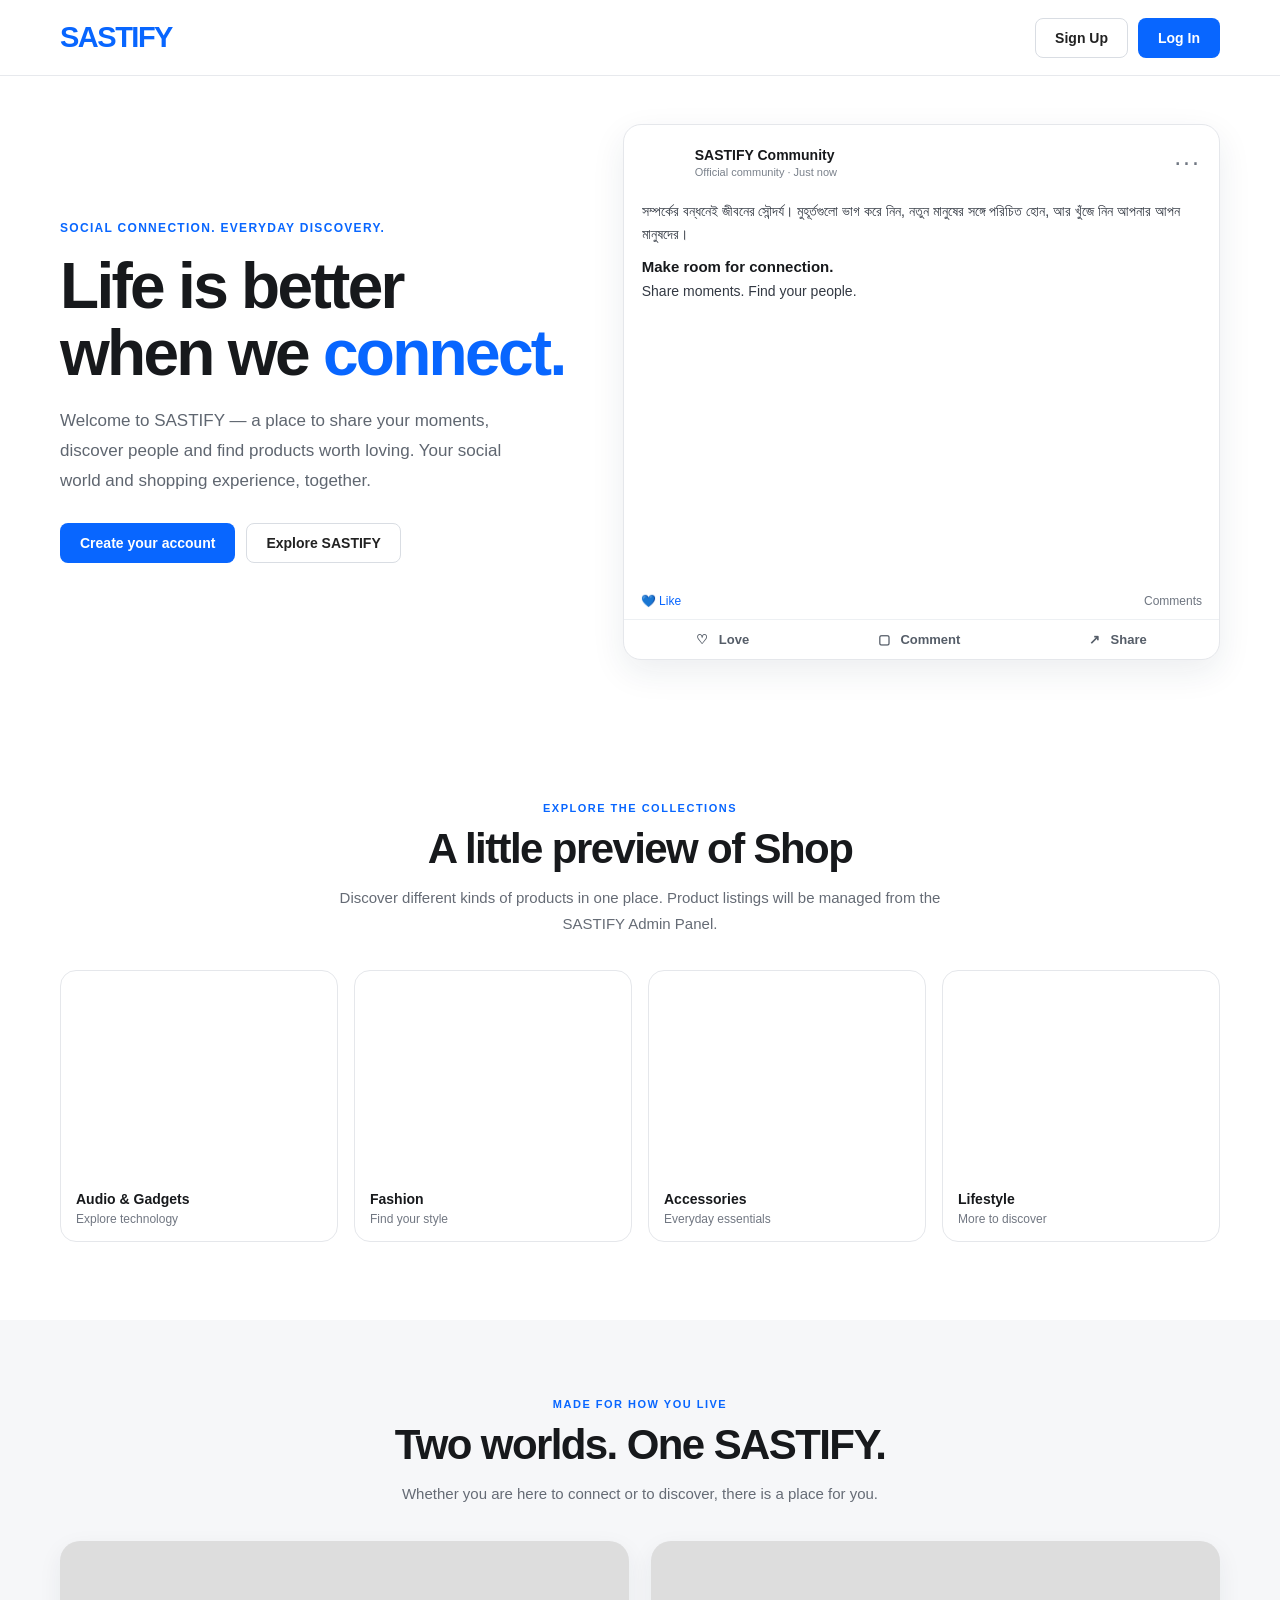
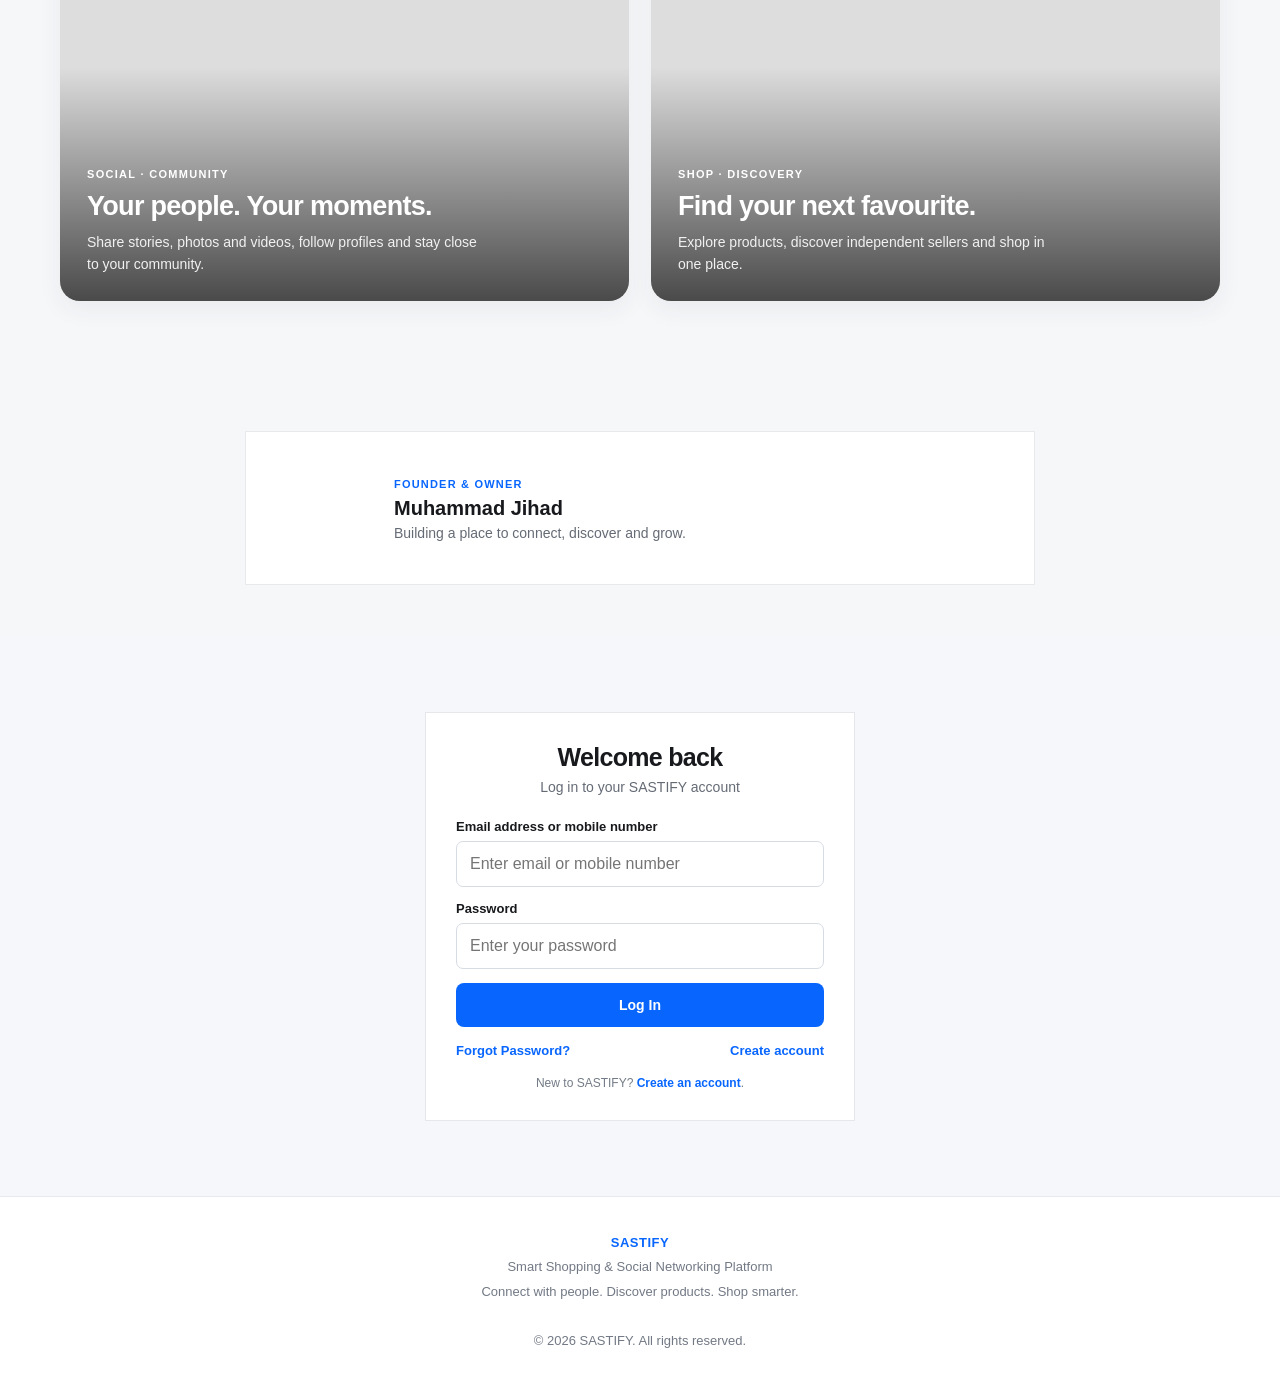
==== index.html @ 65fa027b "Apply admin-managed logo and favicon settings" ====
<!doctype html>
<html lang="en">
<head>
<meta charset="utf-8"><meta name="viewport" content="width=device-width,initial-scale=1">
<meta name="theme-color" content="#ffffff"><meta name="color-scheme" content="light"><meta name="description" content="SASTIFY — Smart Shopping & Social Networking Platform. Connect with people, discover products and shop smarter.">
<meta property="og:title" content="SASTIFY — Social & Shop"><meta property="og:description" content="Connect with people. Discover products. Shop smarter."><meta property="og:type" content="website"><meta property="og:url" content="https://sastify.pages.dev/"><meta property="og:image" content="https://images.unsplash.com/photo-1529156069898-49953e39b3ac?auto=format&fit=crop&w=1400&q=85"><meta name="twitter:card" content="summary_large_image"><meta name="twitter:title" content="SASTIFY | Social & Shop"><meta name="twitter:description" content="Connect with people. Discover products. Shop smarter."><meta name="twitter:image" content="https://images.unsplash.com/photo-1529156069898-49953e39b3ac?auto=format&fit=crop&w=1400&q=85"><link rel="icon" type="image/svg+xml" href="/favicon.svg?v=2"><link rel="shortcut icon" href="/favicon.svg?v=2"><link rel="apple-touch-icon" href="/favicon.svg?v=2">
<link rel="canonical" href="https://sastify.pages.dev/"><link rel="manifest" href="/manifest.webmanifest"><title>SASTIFY | Social & Shop</title>
<style>
:focus-visible{outline:3px solid #0866ff;outline-offset:3px}.skip-link{position:absolute;left:12px;top:-60px;background:#0866ff;color:#fff;padding:10px 14px;border-radius:7px;z-index:200}.skip-link:focus{top:10px}
:root{--blue:#0866ff;--ink:#17191c;--muted:#656b75;--line:#e7e9ed;--soft:#f6f7f9}
*{box-sizing:border-box}html{scroll-behavior:smooth}body{margin:0;color:var(--ink);background:#fff;font-family:Inter,-apple-system,BlinkMacSystemFont,"Segoe UI",Arial,sans-serif}button,input{font:inherit}button{cursor:pointer}a{text-decoration:none;color:inherit}
.wrap{width:min(1160px,calc(100% - 48px));margin:auto}.topbar{height:76px;border-bottom:1px solid var(--line);background:#fff;position:sticky;top:0;z-index:30}.nav{height:100%;width:min(1160px,calc(100% - 48px));margin:auto;display:flex;align-items:center;justify-content:space-between}
.brand{display:flex;align-items:center;gap:0;font-size:29px;font-weight:900;letter-spacing:-1.5px;color:#0866ff;line-height:1}.brand-symbol{display:none}.hero h1{white-space:pre-line}.nav-actions{display:flex;gap:10px}.btn{border:1px solid transparent;border-radius:8px;padding:11px 19px;font-weight:700;font-size:14px;transition:background .18s,border-color .18s,transform .18s}.btn:hover{transform:translateY(-1px)}.primary{background:var(--blue);color:#fff}.primary:hover{background:#0759dc}.outline{background:#fff;border-color:#d9dde3;color:#222}.outline:hover{background:#f6f7f9}
.hero{padding:48px 0 64px}.hero-grid{display:grid;grid-template-columns:.92fr 1.08fr;gap:54px;align-items:center}.eyebrow{font-size:12px;font-weight:800;letter-spacing:1.3px;color:#0866ff;text-transform:uppercase}.hero h1{font-size:clamp(42px,5vw,64px);line-height:1.04;letter-spacing:-2.7px;margin:18px 0 20px;font-weight:780}.hero h1 span{color:var(--blue)}.lead{max-width:480px;color:#5f6670;font-size:17px;line-height:1.75;margin:0}.hero-actions{display:flex;gap:11px;margin-top:27px;flex-wrap:wrap}.hero-photo{height:450px;position:relative;border-radius:4px;overflow:hidden;background:#dce4ef}.hero-photo img{width:100%;height:100%;object-fit:cover;display:block}.photo-note{position:absolute;left:18px;bottom:18px;background:#fff;padding:14px 17px;min-width:220px;box-shadow:0 5px 22px #0002}.photo-note b{display:block;font-size:14px}.photo-note span{display:block;font-size:12px;color:#69717d;margin-top:4px}
.hero-post{align-self:center;background:#fff;border:1px solid #e5e7eb;border-radius:18px;overflow:hidden;box-shadow:0 12px 34px #182b4515}.post-head{display:flex;align-items:center;gap:11px;padding:16px 18px 10px}.post-head>img{width:42px;height:42px;border-radius:50%;object-fit:cover}.post-author{display:flex;flex-direction:column;gap:3px;min-width:0}.post-author b{font-size:14px}.post-author span{font-size:11px;color:#7a818b}.post-menu{margin-left:auto;font-size:25px;letter-spacing:2px;color:#707782;line-height:1}.post-caption{padding:7px 18px 15px;font-size:14px;line-height:1.65;color:#333943}.post-caption p{margin:0}.post-caption .post-bangla{margin-bottom:9px;color:#303640}.post-caption strong{font-size:15px;color:#17191c}.post-image{display:block;width:100%;height:265px;object-fit:cover}.post-stats{display:flex;justify-content:space-between;padding:11px 17px;color:#6e7580;font-size:12px;border-bottom:1px solid #edf0f3}.post-stats>span:first-child{color:#0866ff}.post-actions{display:flex;justify-content:space-around;padding:12px 8px;color:#555d68;font-size:13px;font-weight:650}.post-actions span{white-space:nowrap}
.trustline{border-top:1px solid var(--line);border-bottom:1px solid var(--line);padding:19px 0;color:#616873;font-size:13px}.trustline .wrap{display:flex;justify-content:center;gap:38px;flex-wrap:wrap}.trustline strong{color:#252a32;font-weight:750}
.section{padding:78px 0}.section.soft{background:var(--soft)}.section-head{max-width:660px;margin:0 auto 34px;text-align:center}.kicker{color:var(--blue);font-size:11px;letter-spacing:1.5px;font-weight:850;text-transform:uppercase}.section-head h2{font-size:clamp(30px,4vw,42px);letter-spacing:-1.6px;margin:11px 0 12px}.section-head p{color:var(--muted);line-height:1.7;margin:0;font-size:15px}
.feature-grid{display:grid;grid-template-columns:repeat(3,1fr);gap:28px}.feature{padding:24px 0;border-top:1px solid #dfe3e8}.feature-icon{width:38px;height:38px;border:1px solid #dce7ff;color:var(--blue);border-radius:9px;display:grid;place-items:center}.feature-icon svg{width:20px;height:20px;stroke:currentColor;fill:none;stroke-width:1.8;stroke-linecap:round;stroke-linejoin:round}.feature h3{font-size:18px;margin:17px 0 8px}.feature p{font-size:14px;color:var(--muted);line-height:1.7;margin:0}
.experience-grid{display:grid;grid-template-columns:1fr 1fr;gap:22px}.experience{position:relative;height:360px;overflow:hidden;background:#ddd}.experience img{width:100%;height:100%;object-fit:cover;display:block;transition:transform .7s}.experience:hover img{transform:scale(1.035)}.experience:after{content:"";position:absolute;inset:35% 0 0;background:linear-gradient(transparent,#000a)}.experience-copy{position:absolute;z-index:2;left:27px;right:25px;bottom:25px;color:#fff}.experience-copy small{font-size:11px;letter-spacing:1.3px;font-weight:800}.experience-copy h3{font-size:27px;letter-spacing:-.7px;margin:9px 0}.experience-copy p{font-size:14px;line-height:1.6;color:#f1f1f1;max-width:390px;margin:0}
.product-grid{display:grid;grid-template-columns:repeat(4,1fr);gap:16px}.product{border:1px solid #e5e7eb;background:#fff;transition:box-shadow .2s,transform .2s}.product:hover{transform:translateY(-3px);box-shadow:0 9px 24px #17203312}.product img{width:100%;height:205px;object-fit:cover;display:block;background:#f0f1f3}.product-info{padding:15px}.product-info b{display:block;font-size:14px}.product-info span{display:block;color:#717782;font-size:12px;margin-top:5px}
.founder{max-width:790px;margin:auto;display:flex;align-items:center;gap:20px;padding:24px;border:1px solid var(--line);background:#fff}.founder img{width:96px;height:104px;flex:none;object-fit:cover;object-position:center 28%;background:#e8edf5;padding:3px;border:0;outline:0;box-shadow:0 6px 18px #17203324;clip-path:polygon(50% 0%,91% 24%,91% 76%,50% 100%,9% 76%,9% 24%);}.founder small{font-size:11px;color:var(--blue);font-weight:850;letter-spacing:1.2px}.founder h3{font-size:20px;margin:5px 0}.founder p{font-size:14px;color:var(--muted);margin:0}
.login-section{padding:75px 20px;background:#f5f7fa}.loginbox{width:min(430px,100%);margin:auto;background:#fff;border:1px solid #e5e7eb;padding:30px}.loginbox h2{text-align:center;margin:0 0 7px;font-size:25px;letter-spacing:-.7px}.loginbox>p{text-align:center;color:var(--muted);font-size:14px;margin:0 0 24px}.field{margin:14px 0}.field label{display:block;font-size:13px;font-weight:700;margin-bottom:7px}.field input{width:100%;padding:13px;border:1px solid #d7dce3;border-radius:7px;outline:none}.field input:focus{border-color:var(--blue);box-shadow:0 0 0 2px #0866ff18}.loginbox .btn{width:100%;padding:13px}.login-links{display:flex;justify-content:space-between;margin-top:16px}.login-links button{background:none;border:0;padding:0;color:var(--blue);font-size:13px;font-weight:650}
footer{padding:34px 20px;text-align:center;color:#727985;font-size:13px;line-height:1.9;border-top:1px solid var(--line)}footer b{color:#0866ff;letter-spacing:.5px}
.loader{position:fixed;inset:0;z-index:100;background:#fff;display:grid;place-items:center;transition:opacity .35s,visibility .35s}.loader.hide{opacity:0;visibility:hidden}.loader-inner{text-align:center;color:#0866ff;font-weight:850;font-size:23px;letter-spacing:1px}.loader-mark{width:76px;height:76px;margin:0 auto 12px;display:grid;place-items:center;animation:loaderPulse 1.35s ease-in-out infinite}.loader-mark img{width:100%;height:100%;object-fit:contain;display:block}
@keyframes loaderPulse{0%,100%{transform:scale(.94);opacity:.88}50%{transform:scale(1.04);opacity:1}}@keyframes markIn{from{opacity:0;transform:scale(.7) rotate(-12deg)}to{opacity:1;transform:scale(1) rotate(0)}}@media(prefers-reduced-motion:reduce){*,*::before,*::after{animation-duration:.01ms!important;transition-duration:.01ms!important;scroll-behavior:auto!important}}
/* Consistent premium photo frames */
.hero-photo{border-radius:24px;overflow:hidden;box-shadow:0 12px 34px #182b4518}
.hero-photo img{border-radius:24px}
.experience{border-radius:20px;overflow:hidden;box-shadow:0 8px 24px #182b4510}
.experience img{border-radius:20px}
.product{border-radius:16px;overflow:hidden}
.product img{border-radius:15px 15px 0 0}
.founder img{width:104px;height:104px;flex:none;object-fit:cover;object-position:center 28%;background:#e8edf5;padding:4px;border:1px solid #dce4ef;border-radius:50%;clip-path:none;box-shadow:0 4px 14px #17203318}
@media(max-width:600px){.founder img{width:76px;height:76px;border-radius:50%;clip-path:none}}
@media(max-width:850px){.hero-grid{grid-template-columns:1fr;gap:30px}.hero-photo{height:390px}.hero-post{width:100%;max-width:600px;margin:auto}.feature-grid{grid-template-columns:1fr 1fr}.product-grid{grid-template-columns:repeat(2,1fr)}}
@media(max-width:600px){.post-image{height:220px}.post-head{padding:14px 14px 8px}.post-caption{padding:7px 14px 13px;font-size:13px}.post-actions{font-size:12px}.wrap,.nav{width:calc(100% - 32px)}.topbar{height:66px}.brand{font-size:22px}.nav-actions{gap:7px}.btn{padding:10px 13px;font-size:13px}.hero{padding:35px 0 44px}.hero h1{letter-spacing:-1.8px}.lead{font-size:15px}.hero-photo{height:300px}.photo-note{left:12px;bottom:12px}.trustline .wrap{gap:12px 22px}.section{padding:56px 0}.feature-grid{grid-template-columns:1fr;gap:10px}.experience-grid{grid-template-columns:1fr;gap:15px}.experience{height:300px}.product-grid{gap:10px}.product img{height:150px}.product-info{padding:12px}.founder{margin:0 16px;padding:18px;align-items:flex-start}.founder img{width:76px;height:84px}.loginbox{padding:24px 19px}}
</style>
</head>
<body>
<a class="skip-link" href="#main-content">Skip to content</a>
<div class="loader" id="loader"><div class="loader-inner"><div class="loader-mark"><img src="/favicon.svg?v=2" alt="SASTIFY logo" width="76" height="76"></div>SASTIFY</div></div>
<header class="topbar"><nav class="nav" aria-label="Main navigation"><a class="brand" href="/" aria-label="SASTIFY home"><span data-editable-text="brand-name">SASTIFY</span></a><div class="nav-actions"><a class="btn outline" href="/signup.html">Sign Up</a><a class="btn primary" href="/login.html">Log In</a></div></nav></header>
<main id="main-content">
<section class="hero" id="home"><div class="wrap hero-grid"><div><div class="eyebrow" data-editable-text="hero-eyebrow">SOCIAL CONNECTION. EVERYDAY DISCOVERY.</div><h1 data-editable-text="hero-title">Life is better<br>when we <span>connect.</span></h1><p class="lead" data-editable-text="hero-description">Welcome to SASTIFY — a place to share your moments, discover people and find products worth loving. Your social world and shopping experience, together.</p><div class="hero-actions"><a class="btn primary" href="/signup.html">Create your account</a><a class="btn outline" href="/login.html">Explore SASTIFY</a></div></div><article class="hero-post" id="social-preview"><div class="post-head"><img data-editable-image="community-avatar" src="https://images.unsplash.com/photo-1647018155656-131521b39369?auto=format&fit=crop&w=200&q=85" alt="SASTIFY community profile" width="42" height="42" loading="lazy" decoding="async"><div class="post-author"><b data-editable-text="community-name">SASTIFY Community</b><span data-editable-text="community-meta">Official community · Just now</span></div><span class="post-menu" aria-hidden="true">···</span></div><div class="post-caption"><p class="post-bangla" lang="bn" data-editable-text="community-caption-bn">সম্পর্কের বন্ধনেই জীবনের সৌন্দর্য। মুহূর্তগুলো ভাগ করে নিন, নতুন মানুষের সঙ্গে পরিচিত হোন, আর খুঁজে নিন আপনার আপন মানুষদের।</p><p data-editable-text="community-caption-en"><strong>Make room for connection.</strong><br>Share moments. Find your people.</p></div><img class="post-image" data-editable-image="community-post-image" src="https://images.unsplash.com/photo-1529156069898-49953e39b3ac?auto=format&fit=crop&w=1400&q=85" alt="Friends spending time together outdoors" width="1400" height="900" fetchpriority="high" decoding="async"><div class="post-stats"><span>💙 <span>Like</span></span><span>Comments</span></div><div class="post-actions"><span>♡ &nbsp; Love</span><span>▢ &nbsp; Comment</span><span>↗ &nbsp; Share</span></div></article></div></section>
<section class="section" id="shop-preview"><div class="wrap"><div class="section-head"><div class="kicker" data-editable-text="shop-kicker">Explore the collections</div><h2>A little preview of Shop</h2><p>Discover different kinds of products in one place. Product listings will be managed from the SASTIFY Admin Panel.</p></div><div class="product-grid">
<article class="product"><img data-editable-image="shop-audio-image" loading="lazy" decoding="async" src="https://images.unsplash.com/photo-1505740420928-5e560c06d30e?auto=format&fit=crop&w=700&q=85" alt="Wireless headphones"><div class="product-info"><b>Audio &amp; Gadgets</b><span>Explore technology</span></div></article>
<article class="product"><img data-editable-image="shop-fashion-image" loading="lazy" decoding="async" src="https://images.unsplash.com/photo-1529139574466-a303027c1d8b?auto=format&fit=crop&w=700&q=85" alt="Contemporary fashion"><div class="product-info"><b>Fashion</b><span>Find your style</span></div></article>
<article class="product"><img data-editable-image="shop-accessories-image" loading="lazy" decoding="async" src="https://images.unsplash.com/photo-1523275335684-37898b6baf30?auto=format&fit=crop&w=700&q=85" alt="Minimal wristwatch"><div class="product-info"><b>Accessories</b><span>Everyday essentials</span></div></article>
<article class="product"><img data-editable-image="shop-lifestyle-image" loading="lazy" decoding="async" src="https://images.unsplash.com/photo-1553062407-98eeb64c6a62?auto=format&fit=crop&w=700&q=85" alt="Travel backpack"><div class="product-info"><b>Lifestyle</b><span>More to discover</span></div></article>
</div></div></section>

<section class="section soft" id="experiences"><div class="wrap"><div class="section-head"><div class="kicker">Made for how you live</div><h2>Two worlds. One SASTIFY.</h2><p>Whether you are here to connect or to discover, there is a place for you.</p></div><div class="experience-grid">
<article class="experience"><img data-editable-image="social-banner-image" loading="lazy" decoding="async" src="https://images.unsplash.com/photo-1521737711867-e3b97375f902?auto=format&fit=crop&w=1000&q=85" alt="People collaborating and connecting"><div class="experience-copy"><small>SOCIAL · COMMUNITY</small><h3>Your people. Your moments.</h3><p>Share stories, photos and videos, follow profiles and stay close to your community.</p></div></article>
<article class="experience"><img data-editable-image="shop-banner-image" loading="lazy" decoding="async" src="https://images.unsplash.com/photo-1441986300917-64674bd600d8?auto=format&fit=crop&w=1000&q=85" alt="Modern retail store with clothing displays"><div class="experience-copy"><small>SHOP · DISCOVERY</small><h3>Find your next favourite.</h3><p>Explore products, discover independent sellers and shop in one place.</p></div></article>
</div></div></section>
<section class="section soft" style="padding-top:52px;padding-bottom:52px"><div class="founder" id="about"><img data-editable-image="founder-photo" src="https://images.unsplash.com/photo-1647018155656-131521b39369?auto=format&fit=crop&w=800&q=85" alt="Founder portrait placeholder"><div><small data-editable-text="founder-role">FOUNDER &amp; OWNER</small><h3 data-editable-text="founder-name">Muhammad Jihad</h3><p data-editable-text="founder-bio">Building a place to connect, discover and grow.</p></div></div></section>
<section class="login-section" id="login"><div class="loginbox"><h2>Welcome back</h2><p>Log in to your SASTIFY account</p><form id="loginForm"><div class="field"><label for="identity">Email address or mobile number</label><input id="identity" type="text" inputmode="email" autocomplete="username" placeholder="Enter email or mobile number" required></div><div class="field"><label for="password">Password</label><input id="password" type="password" autocomplete="current-password" placeholder="Enter your password" required></div><button class="btn primary" type="submit">Log In</button></form><div class="login-links"><button id="forgot" type="button">Forgot Password?</button><a href="/signup.html" style="color:var(--blue);font-size:13px;font-weight:650">Create account</a></div><p style="text-align:center;color:#737b86;font-size:12px;margin:18px 0 0">New to SASTIFY? <a href="/signup.html" style="color:var(--blue);font-weight:700">Create an account</a>.</p></div></section>
</main>
<footer><b>SASTIFY</b><br>Smart Shopping &amp; Social Networking Platform<br>Connect with people. Discover products. Shop smarter.<br><br>© 2026 SASTIFY. All rights reserved.</footer>
<script>
const SUPABASE_URL='https://eepluqdmtvsvhqxcvtll.supabase.co';const SUPABASE_KEY=String.fromCharCode(115,98,95,112,117,98,108,105,115,104,97,98,108,101,95,73,121,78,84,55,111,88,56,102,106,68,48,101,106,109,88,115,87,78,57,121,65,95,48,57,104,66,70,107,98,77);
window.addEventListener('load',()=>setTimeout(()=>document.getElementById('loader').classList.add('hide'),650));
document.querySelectorAll('[data-editable-image]').forEach(img=>img.addEventListener('error',()=>{img.style.visibility='hidden';img.setAttribute('aria-label','Image unavailable');}));
const loginForm=document.getElementById('loginForm');const loginButton=loginForm.querySelector('button[type="submit"]');
loginForm.addEventListener('submit',async e=>{e.preventDefault();loginButton.disabled=true;loginButton.textContent='Logging in…';try{const response=await fetch(SUPABASE_URL+'/auth/v1/token?grant_type=password',{method:'POST',headers:{'Content-Type':'application/json','apikey':SUPABASE_KEY},body:JSON.stringify((()=>{const identity=document.getElementById('identity').value.trim();const isEmail=/^[^\s@]+@[^\s@]+\.[^\s@]+$/.test(identity);let phone=identity.replace(/[\s()-]/g,'');if(/^01[3-9]\d{8}$/.test(phone))phone='+88'+phone;else if(/^8801[3-9]\d{8}$/.test(phone))phone='+'+phone;return {...(isEmail?{email:identity}:{phone}),password:document.getElementById('password').value};})())});const data=await response.json();if(!response.ok)throw new Error(data.msg||data.message||data.error_description||'Login failed. Check your email and password.');localStorage.setItem('sastify_session',JSON.stringify(data));alert('Login successful!');}catch(error){alert(error.message||'Network error. Please try again.');}finally{loginButton.disabled=false;loginButton.textContent='Log In';}});
document.getElementById('forgot').addEventListener('click',async()=>{const email=document.getElementById('identity').value.trim();if(!email){alert('Please enter your email address first.');return;}try{const response=await fetch(SUPABASE_URL+'/auth/v1/recover',{method:'POST',headers:{'Content-Type':'application/json','apikey':SUPABASE_KEY},body:JSON.stringify({email})});if(!response.ok)throw new Error('Could not send recovery email.');alert('If this email is registered, a password reset link has been sent.');}catch(error){alert(error.message||'Network error. Please try again.');}});
</script>

<script>
(async()=>{
 const endpoint='https://eepluqdmtvsvhqxcvtll.supabase.co/rest/v1/rpc/get_published_welcome';
 const key=String.fromCharCode(115,98,95,112,117,98,108,105,115,104,97,98,108,101,95,73,121,78,84,55,111,88,56,102,106,68,48,101,106,109,88,115,87,78,57,121,65,95,48,57,104,66,70,107,98,77);
 try{
  const response=await fetch(endpoint,{method:'POST',headers:{apikey:key,'Content-Type':'application/json'}});
  if(!response.ok)return;
  const data=await response.json();if(!data||typeof data!=='object')return;
  document.querySelectorAll('[data-editable-text]').forEach(el=>{const v=data[el.dataset.editableText];if(typeof v==='string'&&v.trim().length){el.textContent=v;}});
  document.querySelectorAll('img[data-editable-image]').forEach(el=>{const v=data[el.dataset.editableImage];if(typeof v==='string'&&/^https:\/\//i.test(v))el.src=v;});
  const validImageUrl=v=>typeof v==='string'&&/^https:\/\//i.test(v);
  if(validImageUrl(data['loader-logo'])){const mark=document.querySelector('.loader-mark img');if(mark)mark.src=data['loader-logo'];}
  if(validImageUrl(data['favicon-logo'])){document.querySelectorAll('link[rel="icon"],link[rel="shortcut icon"],link[rel="apple-touch-icon"]').forEach(link=>link.href=data['favicon-logo']);}
  if(validImageUrl(data['site-logo'])){document.querySelectorAll('.nav .brand').forEach(brand=>{brand.innerHTML='';const img=document.createElement('img');img.src=data['site-logo'];img.alt='SASTIFY';img.style.cssText='display:block;max-height:42px;max-width:190px;object-fit:contain';brand.appendChild(img);});}


  const vis=data.visibility||{};
  Object.entries(vis).forEach(([id,visible])=>{if(['shop-preview','experiences','about'].includes(id)){const el=document.getElementById(id);if(el)el.hidden=visible===false;}});
  if(typeof data['brand-name']==='string'){document.title=data['brand-name']+' | Social & Shop';}
 }catch(e){/* Keep the built-in welcome page if CMS is unavailable. */}
})();
</script>
</body></html>
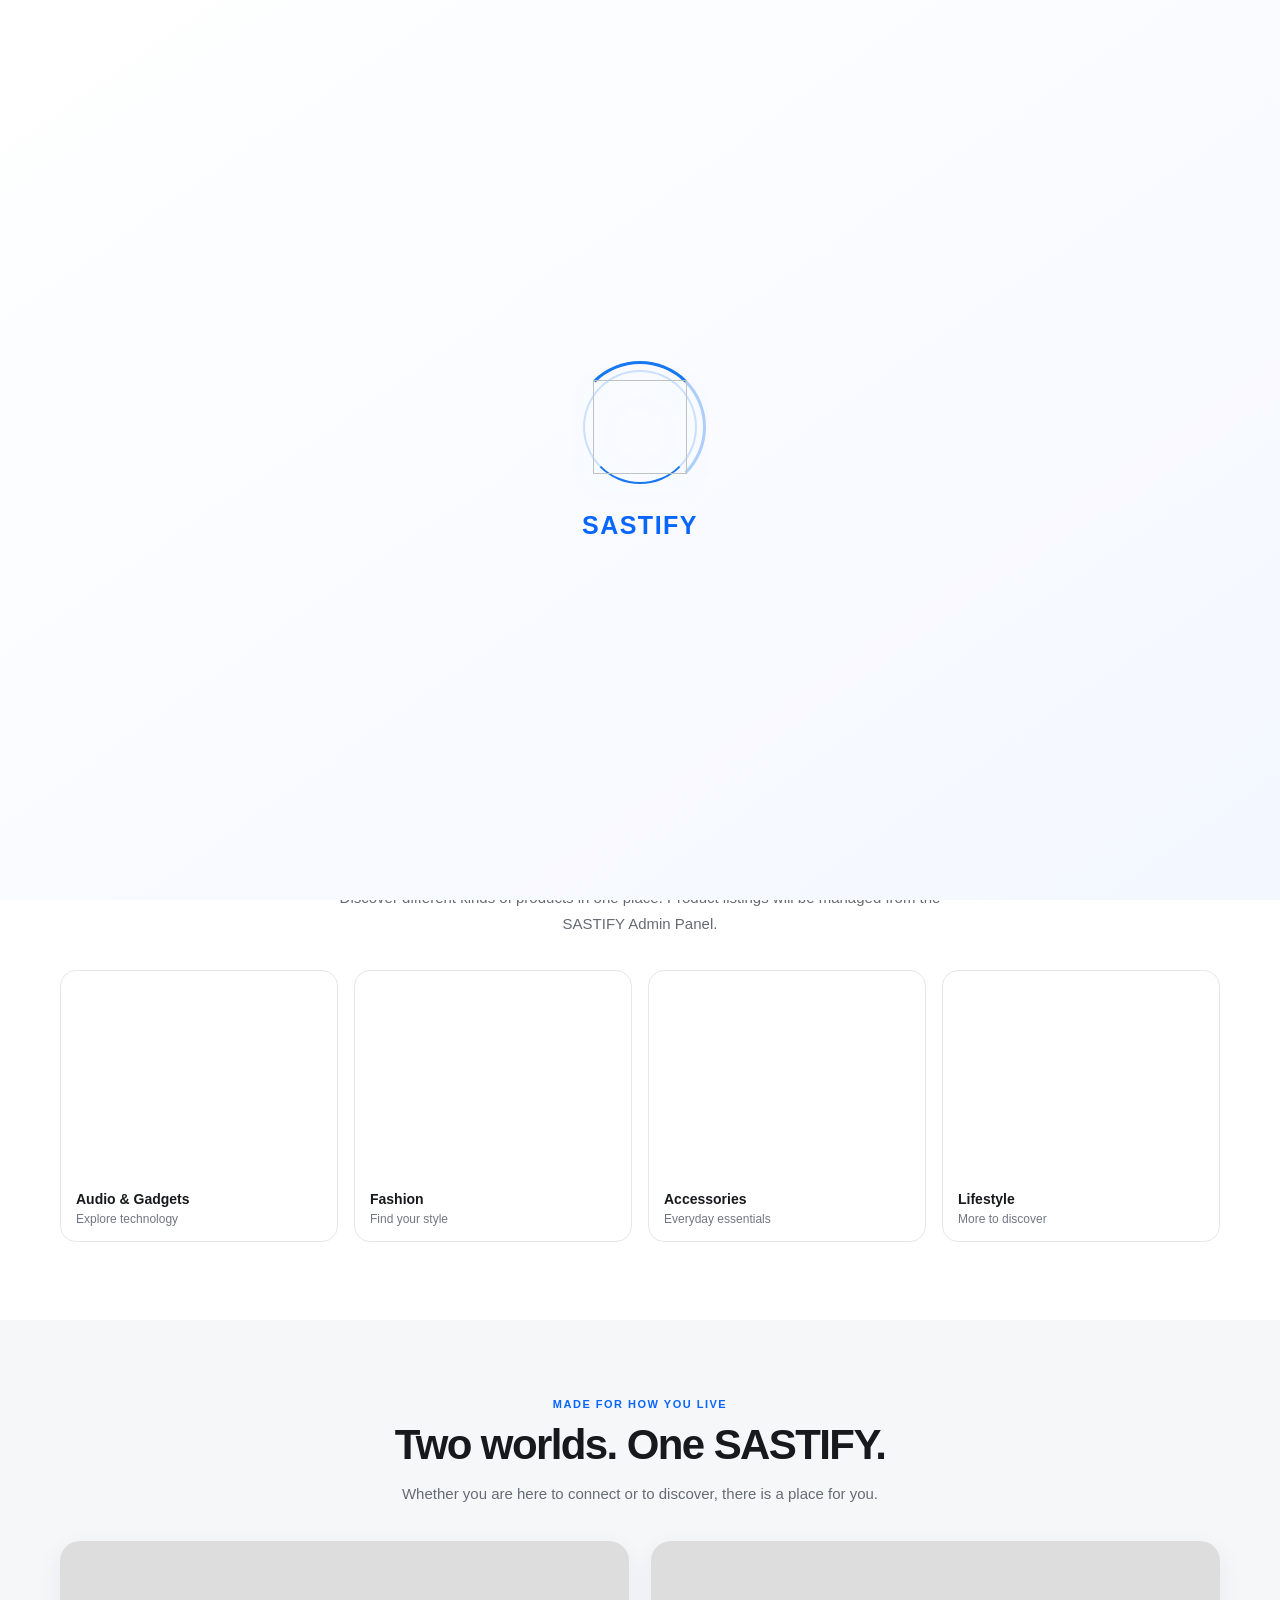
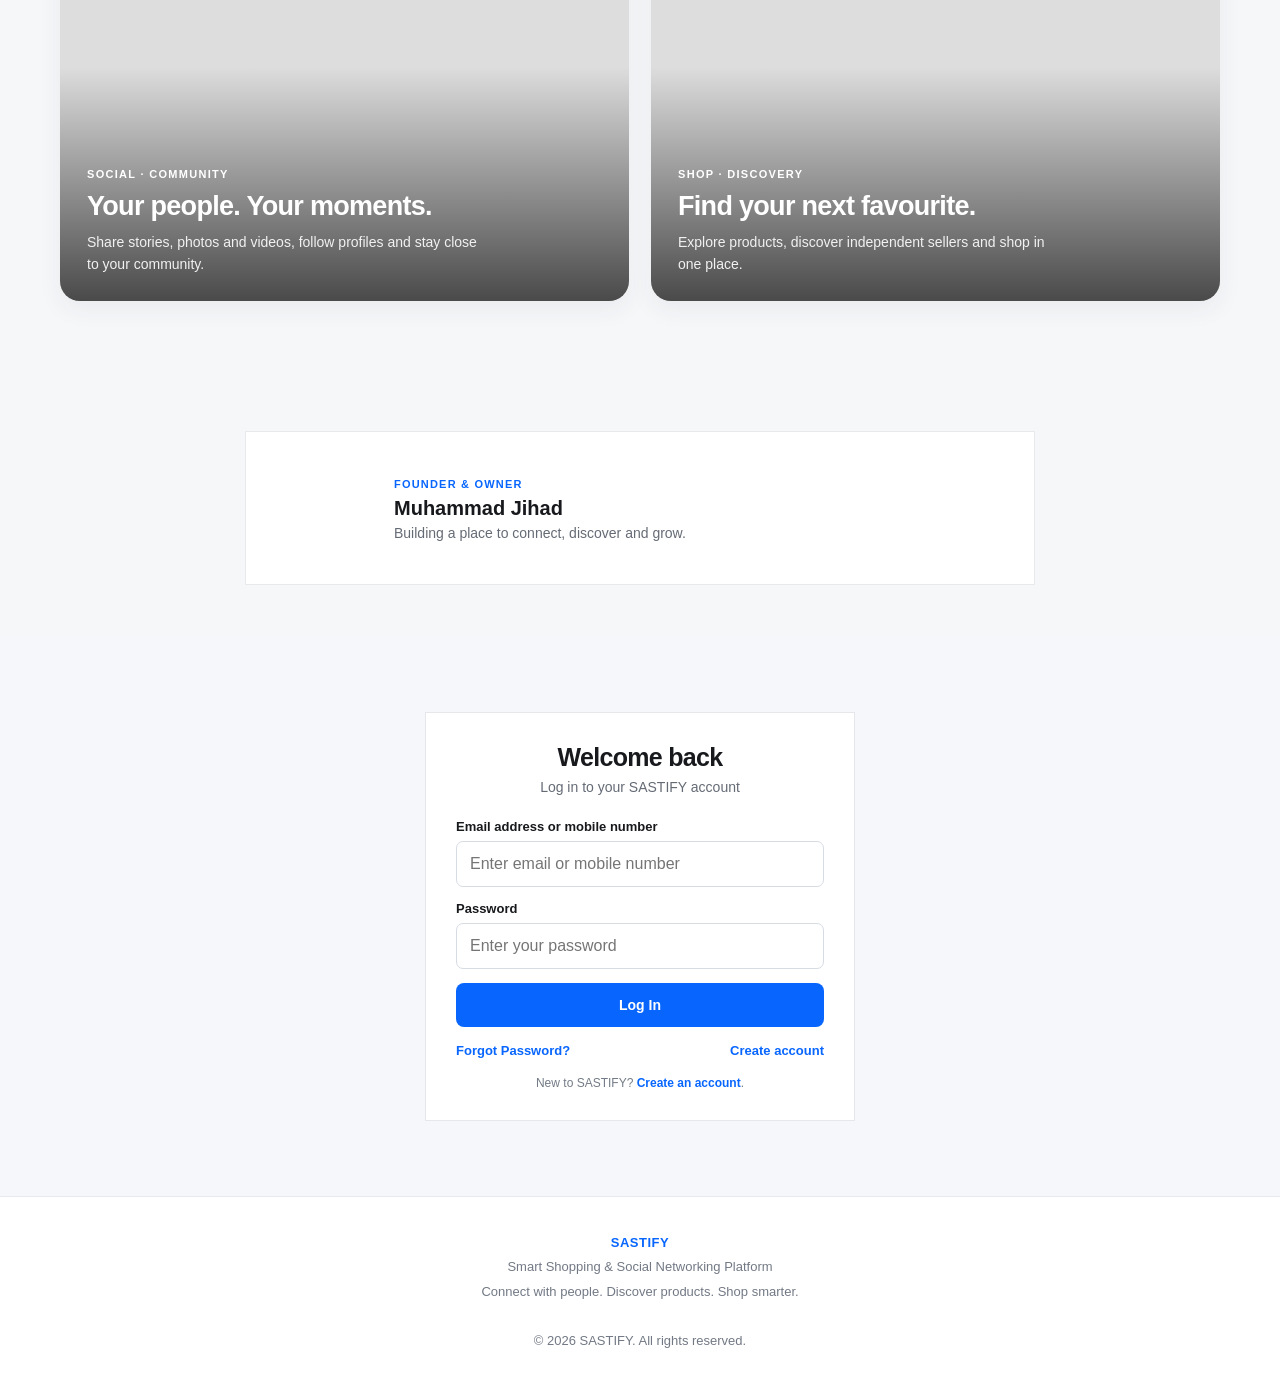
==== commit ea23e084: "Improve welcome loader animation, enlarge logo and enforce 3-second minimum display" ====
--- a/index.html
+++ b/index.html
@@ -3,14 +3,14 @@
 <head>
 <meta charset="utf-8"><meta name="viewport" content="width=device-width,initial-scale=1">
 <meta name="theme-color" content="#ffffff"><meta name="color-scheme" content="light"><meta name="description" content="SASTIFY — Smart Shopping & Social Networking Platform. Connect with people, discover products and shop smarter.">
-<meta property="og:title" content="SASTIFY — Social & Shop"><meta property="og:description" content="Connect with people. Discover products. Shop smarter."><meta property="og:type" content="website"><meta property="og:url" content="https://sastify.pages.dev/"><meta property="og:image" content="https://images.unsplash.com/photo-1529156069898-49953e39b3ac?auto=format&fit=crop&w=1400&q=85"><meta name="twitter:card" content="summary_large_image"><meta name="twitter:title" content="SASTIFY | Social & Shop"><meta name="twitter:description" content="Connect with people. Discover products. Shop smarter."><meta name="twitter:image" content="https://images.unsplash.com/photo-1529156069898-49953e39b3ac?auto=format&fit=crop&w=1400&q=85"><link rel="icon" type="image/svg+xml" href="/favicon.svg?v=2"><link rel="shortcut icon" href="/favicon.svg?v=2"><link rel="apple-touch-icon" href="/favicon.svg?v=2">
-<link rel="canonical" href="https://sastify.pages.dev/"><link rel="manifest" href="/manifest.webmanifest"><title>SASTIFY | Social & Shop</title>
+<meta property="og:title" content="SASTIFY — Social & Shop"><meta property="og:description" content="Connect with people. Discover products. Shop smarter."><meta property="og:type" content="website"><meta property="og:url" content="https://sastify.pages.dev/"><meta property="og:image" content="https://images.unsplash.com/photo-1529156069898-49953e39b3ac?auto=format&fit=crop&w=1400&q=85"><meta name="twitter:card" content="summary_large_image"><meta name="twitter:title" content="SASTIFY | Social & Shop"><meta name="twitter:description" content="Connect with people. Discover products. Shop smarter."><meta name="twitter:image" content="https://images.unsplash.com/photo-1529156069898-49953e39b3ac?auto=format&fit=crop&w=1400&q=85">
+<link rel="canonical" href="https://sastify.pages.dev/"><link rel="manifest" href="/manifest.webmanifest"><link id="site-favicon" rel="icon" type="image/png"><title>SASTIFY | Social & Shop</title>
 <style>
 :focus-visible{outline:3px solid #0866ff;outline-offset:3px}.skip-link{position:absolute;left:12px;top:-60px;background:#0866ff;color:#fff;padding:10px 14px;border-radius:7px;z-index:200}.skip-link:focus{top:10px}
 :root{--blue:#0866ff;--ink:#17191c;--muted:#656b75;--line:#e7e9ed;--soft:#f6f7f9}
 *{box-sizing:border-box}html{scroll-behavior:smooth}body{margin:0;color:var(--ink);background:#fff;font-family:Inter,-apple-system,BlinkMacSystemFont,"Segoe UI",Arial,sans-serif}button,input{font:inherit}button{cursor:pointer}a{text-decoration:none;color:inherit}
 .wrap{width:min(1160px,calc(100% - 48px));margin:auto}.topbar{height:76px;border-bottom:1px solid var(--line);background:#fff;position:sticky;top:0;z-index:30}.nav{height:100%;width:min(1160px,calc(100% - 48px));margin:auto;display:flex;align-items:center;justify-content:space-between}
-.brand{display:flex;align-items:center;gap:0;font-size:29px;font-weight:900;letter-spacing:-1.5px;color:#0866ff;line-height:1}.brand-symbol{display:none}.hero h1{white-space:pre-line}.nav-actions{display:flex;gap:10px}.btn{border:1px solid transparent;border-radius:8px;padding:11px 19px;font-weight:700;font-size:14px;transition:background .18s,border-color .18s,transform .18s}.btn:hover{transform:translateY(-1px)}.primary{background:var(--blue);color:#fff}.primary:hover{background:#0759dc}.outline{background:#fff;border-color:#d9dde3;color:#222}.outline:hover{background:#f6f7f9}
+.brand{display:flex;align-items:center;gap:9px;font-size:29px;font-weight:900;letter-spacing:-1.5px;color:#0866ff;line-height:1}.brand-symbol{display:none}.hero h1{white-space:pre-line}.nav-actions{display:flex;gap:10px}.btn{border:1px solid transparent;border-radius:8px;padding:11px 19px;font-weight:700;font-size:14px;transition:background .18s,border-color .18s,transform .18s}.btn:hover{transform:translateY(-1px)}.primary{background:var(--blue);color:#fff}.primary:hover{background:#0759dc}.outline{background:#fff;border-color:#d9dde3;color:#222}.outline:hover{background:#f6f7f9}
 .hero{padding:48px 0 64px}.hero-grid{display:grid;grid-template-columns:.92fr 1.08fr;gap:54px;align-items:center}.eyebrow{font-size:12px;font-weight:800;letter-spacing:1.3px;color:#0866ff;text-transform:uppercase}.hero h1{font-size:clamp(42px,5vw,64px);line-height:1.04;letter-spacing:-2.7px;margin:18px 0 20px;font-weight:780}.hero h1 span{color:var(--blue)}.lead{max-width:480px;color:#5f6670;font-size:17px;line-height:1.75;margin:0}.hero-actions{display:flex;gap:11px;margin-top:27px;flex-wrap:wrap}.hero-photo{height:450px;position:relative;border-radius:4px;overflow:hidden;background:#dce4ef}.hero-photo img{width:100%;height:100%;object-fit:cover;display:block}.photo-note{position:absolute;left:18px;bottom:18px;background:#fff;padding:14px 17px;min-width:220px;box-shadow:0 5px 22px #0002}.photo-note b{display:block;font-size:14px}.photo-note span{display:block;font-size:12px;color:#69717d;margin-top:4px}
 .hero-post{align-self:center;background:#fff;border:1px solid #e5e7eb;border-radius:18px;overflow:hidden;box-shadow:0 12px 34px #182b4515}.post-head{display:flex;align-items:center;gap:11px;padding:16px 18px 10px}.post-head>img{width:42px;height:42px;border-radius:50%;object-fit:cover}.post-author{display:flex;flex-direction:column;gap:3px;min-width:0}.post-author b{font-size:14px}.post-author span{font-size:11px;color:#7a818b}.post-menu{margin-left:auto;font-size:25px;letter-spacing:2px;color:#707782;line-height:1}.post-caption{padding:7px 18px 15px;font-size:14px;line-height:1.65;color:#333943}.post-caption p{margin:0}.post-caption .post-bangla{margin-bottom:9px;color:#303640}.post-caption strong{font-size:15px;color:#17191c}.post-image{display:block;width:100%;height:265px;object-fit:cover}.post-stats{display:flex;justify-content:space-between;padding:11px 17px;color:#6e7580;font-size:12px;border-bottom:1px solid #edf0f3}.post-stats>span:first-child{color:#0866ff}.post-actions{display:flex;justify-content:space-around;padding:12px 8px;color:#555d68;font-size:13px;font-weight:650}.post-actions span{white-space:nowrap}
 .trustline{border-top:1px solid var(--line);border-bottom:1px solid var(--line);padding:19px 0;color:#616873;font-size:13px}.trustline .wrap{display:flex;justify-content:center;gap:38px;flex-wrap:wrap}.trustline strong{color:#252a32;font-weight:750}
@@ -21,8 +21,8 @@
 .founder{max-width:790px;margin:auto;display:flex;align-items:center;gap:20px;padding:24px;border:1px solid var(--line);background:#fff}.founder img{width:96px;height:104px;flex:none;object-fit:cover;object-position:center 28%;background:#e8edf5;padding:3px;border:0;outline:0;box-shadow:0 6px 18px #17203324;clip-path:polygon(50% 0%,91% 24%,91% 76%,50% 100%,9% 76%,9% 24%);}.founder small{font-size:11px;color:var(--blue);font-weight:850;letter-spacing:1.2px}.founder h3{font-size:20px;margin:5px 0}.founder p{font-size:14px;color:var(--muted);margin:0}
 .login-section{padding:75px 20px;background:#f5f7fa}.loginbox{width:min(430px,100%);margin:auto;background:#fff;border:1px solid #e5e7eb;padding:30px}.loginbox h2{text-align:center;margin:0 0 7px;font-size:25px;letter-spacing:-.7px}.loginbox>p{text-align:center;color:var(--muted);font-size:14px;margin:0 0 24px}.field{margin:14px 0}.field label{display:block;font-size:13px;font-weight:700;margin-bottom:7px}.field input{width:100%;padding:13px;border:1px solid #d7dce3;border-radius:7px;outline:none}.field input:focus{border-color:var(--blue);box-shadow:0 0 0 2px #0866ff18}.loginbox .btn{width:100%;padding:13px}.login-links{display:flex;justify-content:space-between;margin-top:16px}.login-links button{background:none;border:0;padding:0;color:var(--blue);font-size:13px;font-weight:650}
 footer{padding:34px 20px;text-align:center;color:#727985;font-size:13px;line-height:1.9;border-top:1px solid var(--line)}footer b{color:#0866ff;letter-spacing:.5px}
-.loader{position:fixed;inset:0;z-index:100;background:#fff;display:grid;place-items:center;transition:opacity .35s,visibility .35s}.loader.hide{opacity:0;visibility:hidden}.loader-inner{text-align:center;color:#0866ff;font-weight:850;font-size:23px;letter-spacing:1px}.loader-mark{width:76px;height:76px;margin:0 auto 12px;display:grid;place-items:center;animation:loaderPulse 1.35s ease-in-out infinite}.loader-mark img{width:100%;height:100%;object-fit:contain;display:block}
-@keyframes loaderPulse{0%,100%{transform:scale(.94);opacity:.88}50%{transform:scale(1.04);opacity:1}}@keyframes markIn{from{opacity:0;transform:scale(.7) rotate(-12deg)}to{opacity:1;transform:scale(1) rotate(0)}}@media(prefers-reduced-motion:reduce){*,*::before,*::after{animation-duration:.01ms!important;transition-duration:.01ms!important;scroll-behavior:auto!important}}
+.loader{position:fixed;inset:0;z-index:100;background:linear-gradient(145deg,#fff 0%,#f3f7ff 100%);display:grid;place-items:center;opacity:1;visibility:visible;transition:opacity .5s ease,visibility .5s ease}.loader.hide{opacity:0;visibility:hidden;pointer-events:none}.loader-inner{text-align:center;color:#0866ff;font-weight:850;font-size:25px;letter-spacing:1.5px}.loader-mark{position:relative;width:132px;height:132px;margin:0 auto 18px;display:grid;place-items:center;animation:logoFloat 1.8s ease-in-out infinite}.loader-mark:before,.loader-mark:after{content:'';position:absolute;inset:0;border:3px solid transparent;border-top-color:#1877f2;border-right-color:#1877f255;border-radius:50%;animation:logoOrbit 1.35s linear infinite}.loader-mark:after{inset:9px;border:2px solid #1877f233;border-bottom-color:#1877f2;animation:logoOrbitReverse 2s linear infinite}.loader-mark img{position:relative;z-index:1;width:94px;height:94px;object-fit:contain;display:block;animation:logoReveal .75s cubic-bezier(.2,.8,.2,1) both;filter:drop-shadow(0 7px 16px #1877f233)}
+@keyframes logoFloat{0%,100%{transform:translateY(0) scale(1)}50%{transform:translateY(-7px) scale(1.045)}}@keyframes logoOrbit{to{transform:rotate(360deg)}}@keyframes logoOrbitReverse{to{transform:rotate(-360deg)}}@keyframes logoReveal{from{opacity:0;transform:scale(.55) rotate(-18deg)}to{opacity:1;transform:scale(1) rotate(0)}}@keyframes markIn{from{opacity:0;transform:scale(.7) rotate(-12deg)}to{opacity:1;transform:scale(1) rotate(0)}}@media(prefers-reduced-motion:reduce){*,*::before,*::after{animation-duration:.01ms!important;transition-duration:.01ms!important;scroll-behavior:auto!important}}
 /* Consistent premium photo frames */
 .hero-photo{border-radius:24px;overflow:hidden;box-shadow:0 12px 34px #182b4518}
 .hero-photo img{border-radius:24px}
@@ -38,7 +38,7 @@
 </head>
 <body>
 <a class="skip-link" href="#main-content">Skip to content</a>
-<div class="loader" id="loader"><div class="loader-inner"><div class="loader-mark"><img src="/favicon.svg?v=2" alt="SASTIFY logo" width="76" height="76"></div>SASTIFY</div></div>
+<div class="loader" id="loader"><div class="loader-inner"><div class="loader-mark" aria-hidden="true"><img id="loading-logo" alt="" hidden></div>SASTIFY</div></div>
 <header class="topbar"><nav class="nav" aria-label="Main navigation"><a class="brand" href="/" aria-label="SASTIFY home"><span data-editable-text="brand-name">SASTIFY</span></a><div class="nav-actions"><a class="btn outline" href="/signup.html">Sign Up</a><a class="btn primary" href="/login.html">Log In</a></div></nav></header>
 <main id="main-content">
 <section class="hero" id="home"><div class="wrap hero-grid"><div><div class="eyebrow" data-editable-text="hero-eyebrow">SOCIAL CONNECTION. EVERYDAY DISCOVERY.</div><h1 data-editable-text="hero-title">Life is better<br>when we <span>connect.</span></h1><p class="lead" data-editable-text="hero-description">Welcome to SASTIFY — a place to share your moments, discover people and find products worth loving. Your social world and shopping experience, together.</p><div class="hero-actions"><a class="btn primary" href="/signup.html">Create your account</a><a class="btn outline" href="/login.html">Explore SASTIFY</a></div></div><article class="hero-post" id="social-preview"><div class="post-head"><img data-editable-image="community-avatar" src="https://images.unsplash.com/photo-1647018155656-131521b39369?auto=format&fit=crop&w=200&q=85" alt="SASTIFY community profile" width="42" height="42" loading="lazy" decoding="async"><div class="post-author"><b data-editable-text="community-name">SASTIFY Community</b><span data-editable-text="community-meta">Official community · Just now</span></div><span class="post-menu" aria-hidden="true">···</span></div><div class="post-caption"><p class="post-bangla" lang="bn" data-editable-text="community-caption-bn">সম্পর্কের বন্ধনেই জীবনের সৌন্দর্য। মুহূর্তগুলো ভাগ করে নিন, নতুন মানুষের সঙ্গে পরিচিত হোন, আর খুঁজে নিন আপনার আপন মানুষদের।</p><p data-editable-text="community-caption-en"><strong>Make room for connection.</strong><br>Share moments. Find your people.</p></div><img class="post-image" data-editable-image="community-post-image" src="https://images.unsplash.com/photo-1529156069898-49953e39b3ac?auto=format&fit=crop&w=1400&q=85" alt="Friends spending time together outdoors" width="1400" height="900" fetchpriority="high" decoding="async"><div class="post-stats"><span>💙 <span>Like</span></span><span>Comments</span></div><div class="post-actions"><span>♡ &nbsp; Love</span><span>▢ &nbsp; Comment</span><span>↗ &nbsp; Share</span></div></article></div></section>
@@ -59,7 +59,7 @@
 <footer><b>SASTIFY</b><br>Smart Shopping &amp; Social Networking Platform<br>Connect with people. Discover products. Shop smarter.<br><br>© 2026 SASTIFY. All rights reserved.</footer>
 <script>
 const SUPABASE_URL='https://eepluqdmtvsvhqxcvtll.supabase.co';const SUPABASE_KEY=String.fromCharCode(115,98,95,112,117,98,108,105,115,104,97,98,108,101,95,73,121,78,84,55,111,88,56,102,106,68,48,101,106,109,88,115,87,78,57,121,65,95,48,57,104,66,70,107,98,77);
-window.addEventListener('load',()=>setTimeout(()=>document.getElementById('loader').classList.add('hide'),650));
+const SASTIFY_LOADER_STARTED_AT=Date.now();window.addEventListener('load',()=>{const remaining=Math.max(0,3000-(Date.now()-SASTIFY_LOADER_STARTED_AT));setTimeout(()=>document.getElementById('loader')?.classList.add('hide'),remaining);});
 document.querySelectorAll('[data-editable-image]').forEach(img=>img.addEventListener('error',()=>{img.style.visibility='hidden';img.setAttribute('aria-label','Image unavailable');}));
 const loginForm=document.getElementById('loginForm');const loginButton=loginForm.querySelector('button[type="submit"]');
 loginForm.addEventListener('submit',async e=>{e.preventDefault();loginButton.disabled=true;loginButton.textContent='Logging in…';try{const response=await fetch(SUPABASE_URL+'/auth/v1/token?grant_type=password',{method:'POST',headers:{'Content-Type':'application/json','apikey':SUPABASE_KEY},body:JSON.stringify((()=>{const identity=document.getElementById('identity').value.trim();const isEmail=/^[^\s@]+@[^\s@]+\.[^\s@]+$/.test(identity);let phone=identity.replace(/[\s()-]/g,'');if(/^01[3-9]\d{8}$/.test(phone))phone='+88'+phone;else if(/^8801[3-9]\d{8}$/.test(phone))phone='+'+phone;return {...(isEmail?{email:identity}:{phone}),password:document.getElementById('password').value};})())});const data=await response.json();if(!response.ok)throw new Error(data.msg||data.message||data.error_description||'Login failed. Check your email and password.');localStorage.setItem('sastify_session',JSON.stringify(data));alert('Login successful!');}catch(error){alert(error.message||'Network error. Please try again.');}finally{loginButton.disabled=false;loginButton.textContent='Log In';}});
@@ -77,9 +77,9 @@
   document.querySelectorAll('[data-editable-text]').forEach(el=>{const v=data[el.dataset.editableText];if(typeof v==='string'&&v.trim().length){el.textContent=v;}});
   document.querySelectorAll('img[data-editable-image]').forEach(el=>{const v=data[el.dataset.editableImage];if(typeof v==='string'&&/^https:\/\//i.test(v))el.src=v;});
   const validImageUrl=v=>typeof v==='string'&&/^https:\/\//i.test(v);
-  if(validImageUrl(data['loader-logo'])){const mark=document.querySelector('.loader-mark img');if(mark)mark.src=data['loader-logo'];}
-  if(validImageUrl(data['favicon-logo'])){document.querySelectorAll('link[rel="icon"],link[rel="shortcut icon"],link[rel="apple-touch-icon"]').forEach(link=>link.href=data['favicon-logo']);}
-  if(validImageUrl(data['site-logo'])){document.querySelectorAll('.nav .brand').forEach(brand=>{brand.innerHTML='';const img=document.createElement('img');img.src=data['site-logo'];img.alt='SASTIFY';img.style.cssText='display:block;max-height:42px;max-width:190px;object-fit:contain';brand.appendChild(img);});}
+  if(validImageUrl(data['site-logo'])){document.querySelectorAll('.nav .brand').forEach(brand=>{let img=brand.querySelector('.custom-header-logo');if(!img){img=document.createElement('img');img.className='custom-header-logo';img.alt='';img.style.cssText='display:block;width:auto;height:38px;max-width:76px;object-fit:contain;flex:0 0 auto';brand.insertBefore(img,brand.firstChild);}img.src=data['site-logo'];});}
+  if(validImageUrl(data['loading-logo'])){const mark=document.getElementById('loading-logo');mark.src=data['loading-logo'];mark.hidden=false;}
+  if(validImageUrl(data['favicon-logo'])){const icon=document.getElementById('site-favicon');icon.href=data['favicon-logo'];}
 
 
   const vis=data.visibility||{};
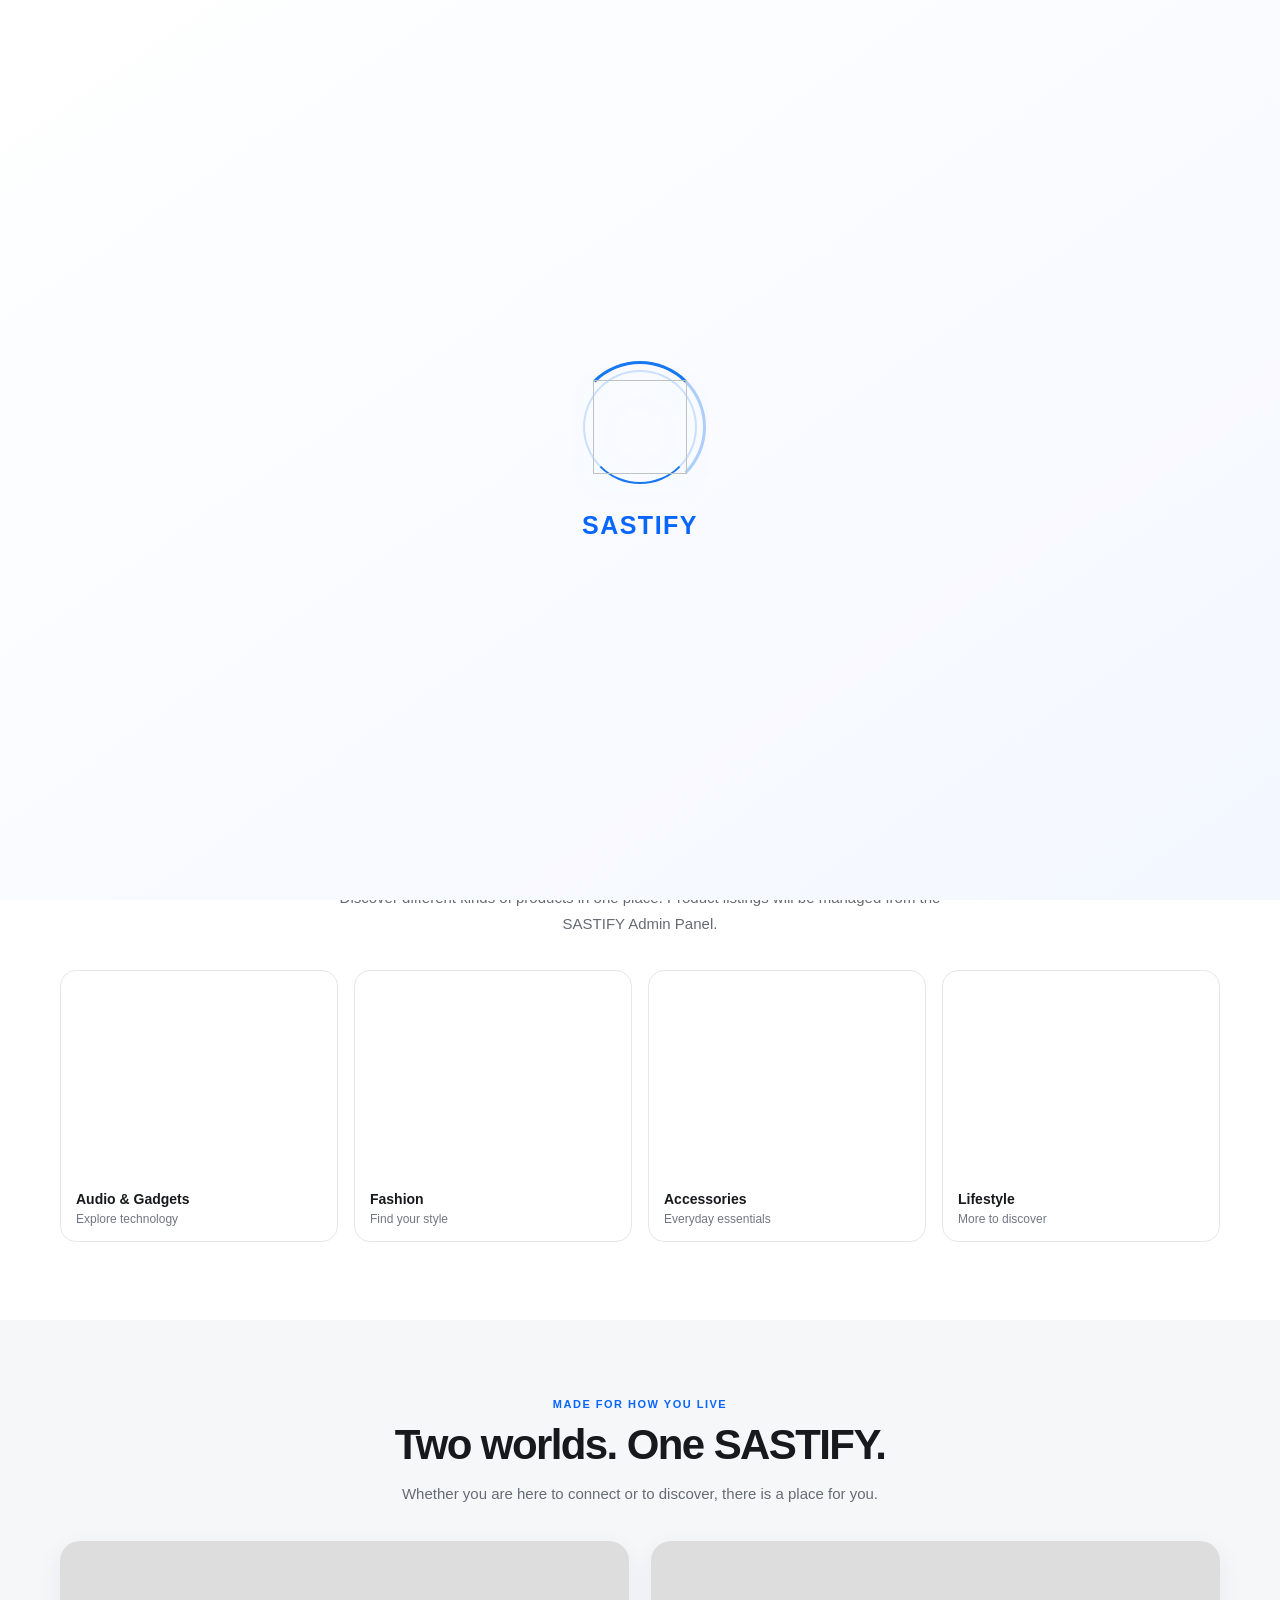
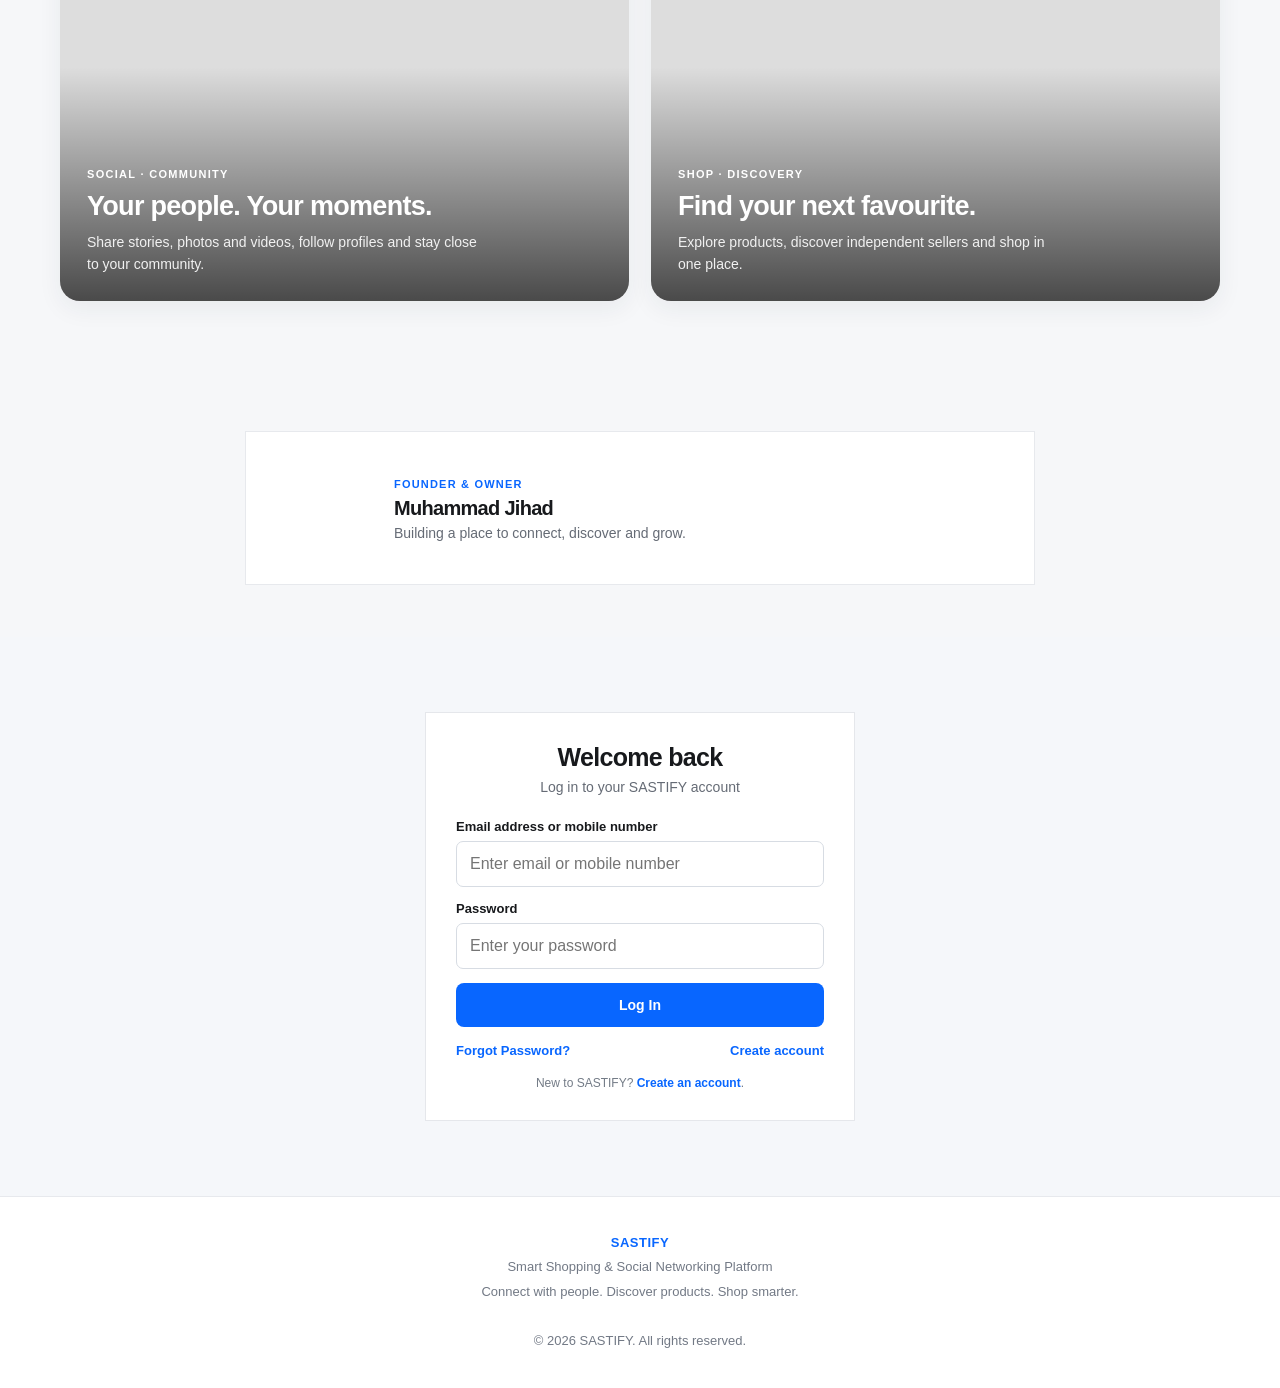
==== commit 714a728f: "Apply shared Apple-style typography across SASTIFY" ====
--- a/index.html
+++ b/index.html
@@ -35,6 +35,7 @@
 @media(max-width:850px){.hero-grid{grid-template-columns:1fr;gap:30px}.hero-photo{height:390px}.hero-post{width:100%;max-width:600px;margin:auto}.feature-grid{grid-template-columns:1fr 1fr}.product-grid{grid-template-columns:repeat(2,1fr)}}
 @media(max-width:600px){.post-image{height:220px}.post-head{padding:14px 14px 8px}.post-caption{padding:7px 14px 13px;font-size:13px}.post-actions{font-size:12px}.wrap,.nav{width:calc(100% - 32px)}.topbar{height:66px}.brand{font-size:22px}.nav-actions{gap:7px}.btn{padding:10px 13px;font-size:13px}.hero{padding:35px 0 44px}.hero h1{letter-spacing:-1.8px}.lead{font-size:15px}.hero-photo{height:300px}.photo-note{left:12px;bottom:12px}.trustline .wrap{gap:12px 22px}.section{padding:56px 0}.feature-grid{grid-template-columns:1fr;gap:10px}.experience-grid{grid-template-columns:1fr;gap:15px}.experience{height:300px}.product-grid{gap:10px}.product img{height:150px}.product-info{padding:12px}.founder{margin:0 16px;padding:18px;align-items:flex-start}.founder img{width:76px;height:84px}.loginbox{padding:24px 19px}}
 </style>
+<link rel="stylesheet" href="/assets/sastify-typography.css?v=1">
 </head>
 <body>
 <a class="skip-link" href="#main-content">Skip to content</a>
--- a/assets/sastify-typography.css
+++ b/assets/sastify-typography.css
@@ -0,0 +1,7 @@
+/* SASTIFY system typography — Apple/iPhone-style system font stack */
+:root{--sastify-font:-apple-system,BlinkMacSystemFont,"SF Pro Display","SF Pro Text","Helvetica Neue",Arial,sans-serif}
+html,body,button,input,textarea,select,optgroup,option{font-family:var(--sastify-font)!important;-webkit-font-smoothing:antialiased;text-rendering:optimizeLegibility}
+body{font-feature-settings:"kern" 1,"liga" 1}
+h1,h2,h3,h4,h5,h6,.brand,.logo,.wordmark,[data-editable-text="brand-name"]{font-family:var(--sastify-font)!important;letter-spacing:-.035em}
+.brand,[data-editable-text="brand-name"]{font-weight:800!important;letter-spacing:-.045em!important}
+button,input,textarea,select{letter-spacing:normal}
